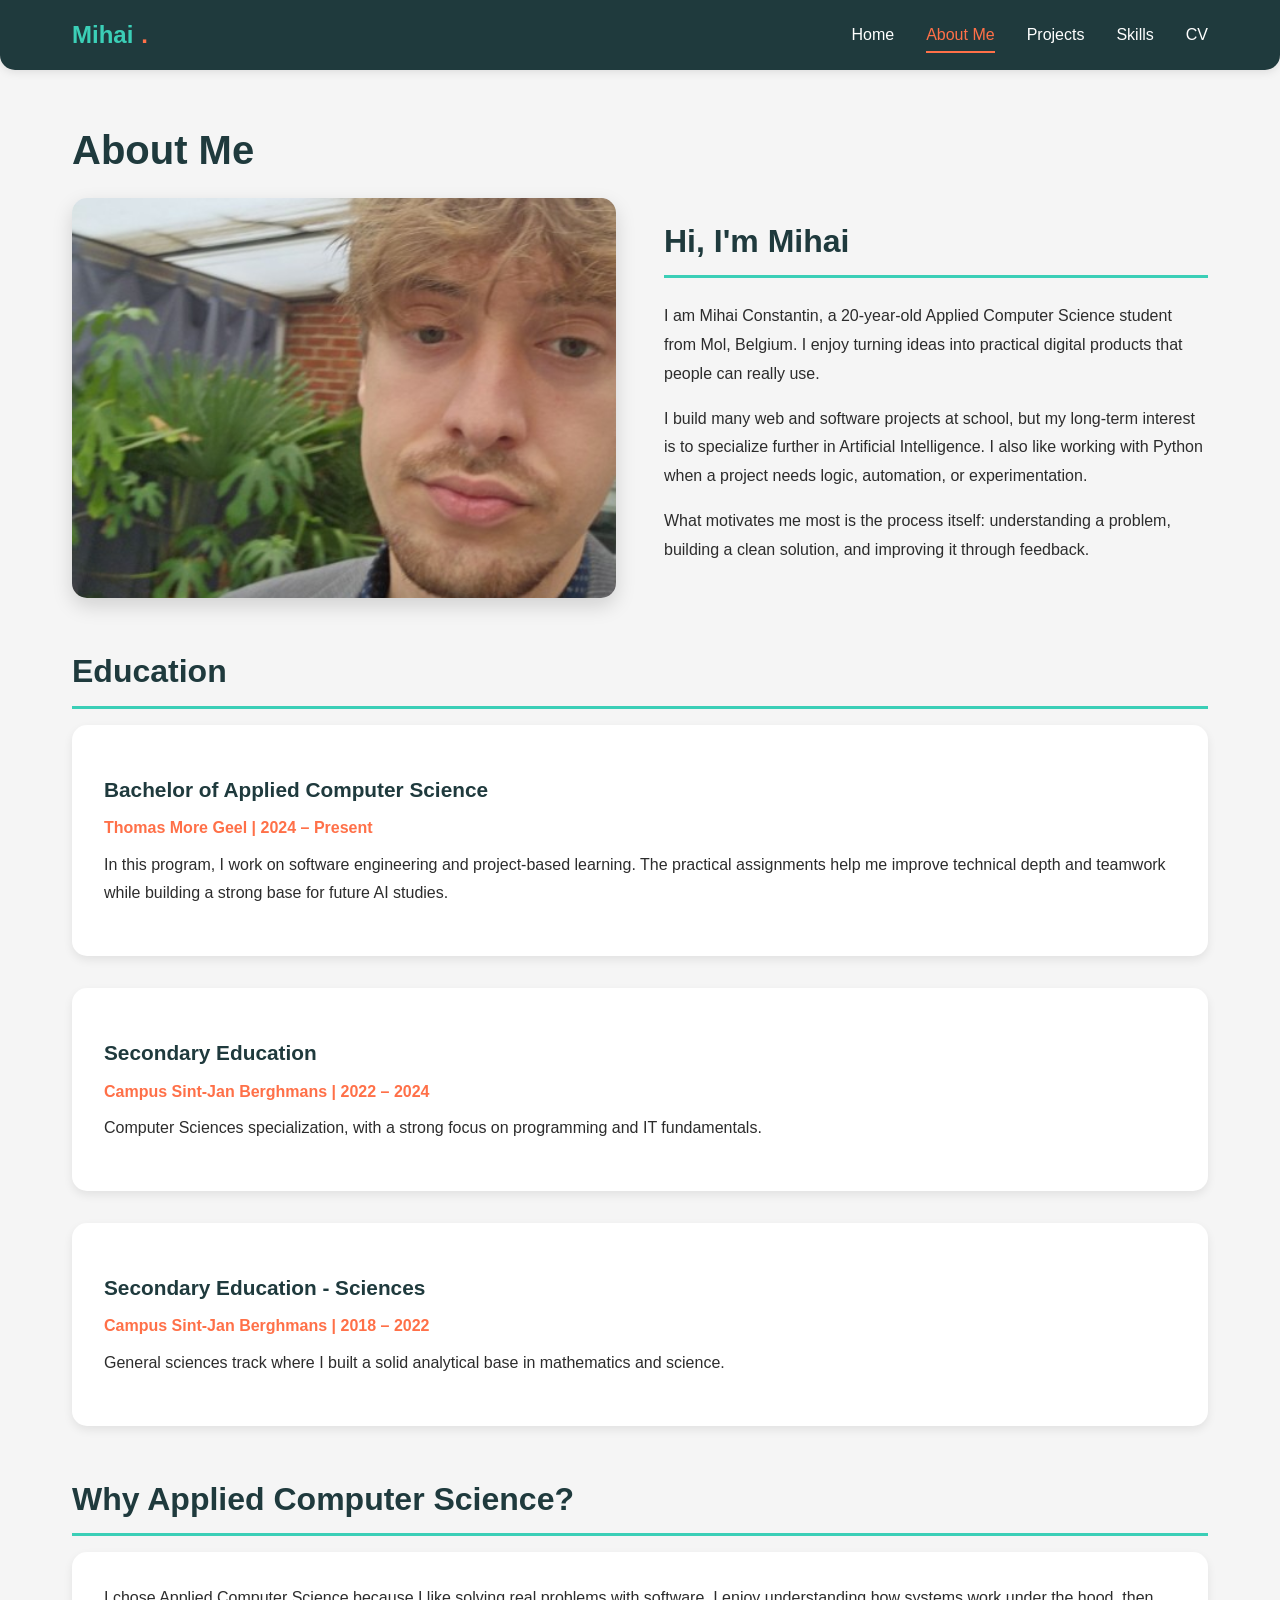
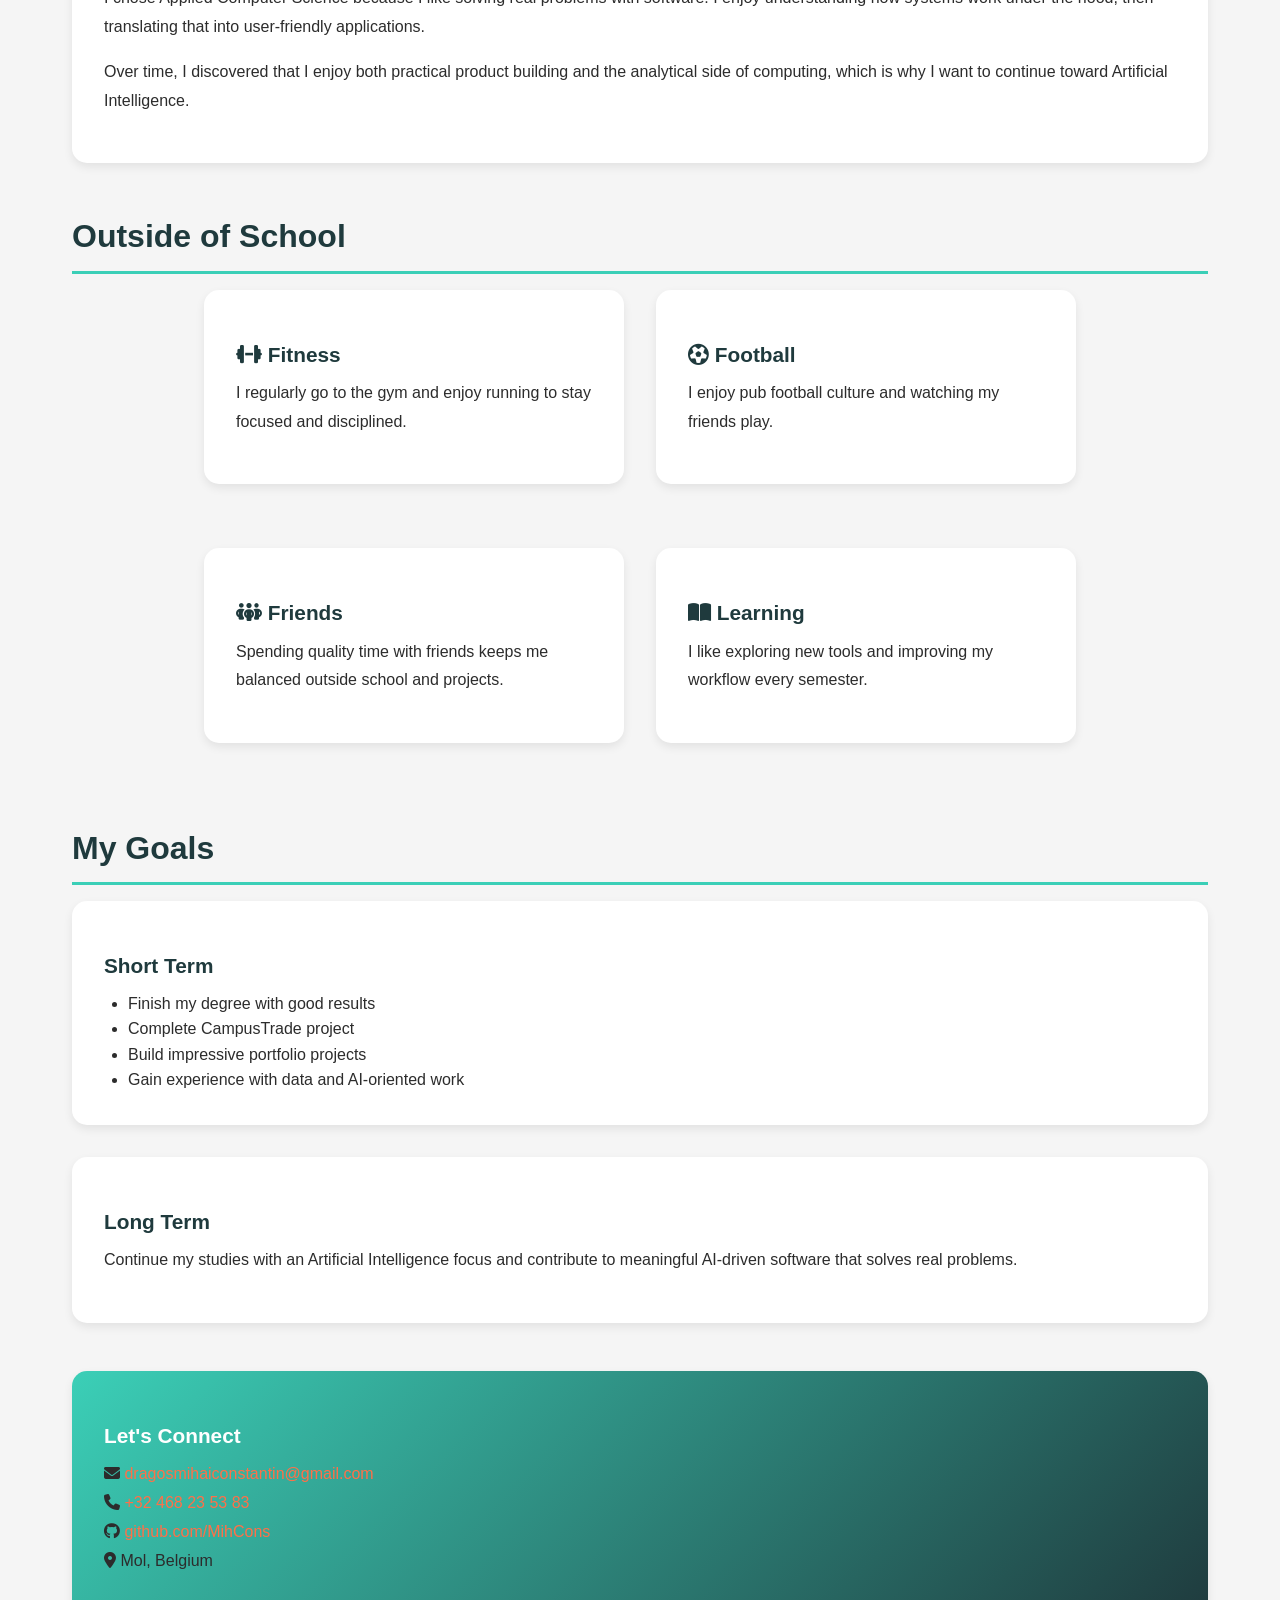
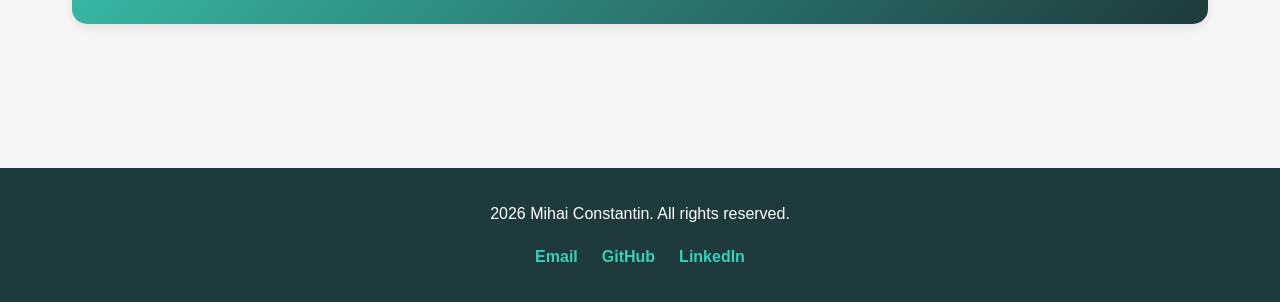
==== pages/about.html @ f77dc488 "Project" ====
<!DOCTYPE html>
<html lang="en">
<head>
  <meta charset="UTF-8">
  <meta name="viewport" content="width=device-width, initial-scale=1.0">
  <title>About Me - Mihai Constantin</title>
  <link rel="stylesheet" href="../assets/css/styles.css">
  <link rel="stylesheet" href="https://cdnjs.cloudflare.com/ajax/libs/font-awesome/6.5.2/css/all.min.css">
</head>
<body>
  <!-- Navigation -->
  <nav>
    <div class="container">
      <div class="logo">Mihai<span>.</span></div>
      <ul>
        <li><a href="../index.html">Home</a></li>
        <li><a href="./about.html" class="active">About Me</a></li>
        <li><a href="./projects.html">Projects</a></li>
        <li><a href="./skills.html">Skills</a></li>
        <li><a href="./cv.html">CV</a></li>
      </ul>
    </div>
  </nav>

  <!-- Main Content -->
  <main>
    <div class="container">
      <h1>About Me</h1>

      <section class="about-content">
        <div class="about-image">
          <img src="../assets/images/profile.jpg" alt="Portrait of Mihai Constantin" style="width: 100%; height: 400px; object-fit: cover;" />
        </div>
        <div class="about-text">
          <h2>Hi, I'm Mihai</h2>
          <p>
            I am Mihai Constantin, a 20-year-old Applied Computer Science student from Mol, Belgium. I enjoy turning ideas into practical digital products that people can really use.
          </p>
          <p>
            I build many web and software projects at school, but my long-term interest is to specialize further in Artificial Intelligence. I also like working with Python when a project needs logic, automation, or experimentation.
          </p>
          <p>
            What motivates me most is the process itself: understanding a problem, building a clean solution, and improving it through feedback.
          </p>
        </div>
      </section>

      <!-- Education Section -->
      <section>
        <h2>Education</h2>
        <div class="card">
          <h3>Bachelor of Applied Computer Science</h3>
          <p style="color: #ff7048; font-weight: 600; margin-bottom: 0.5rem;">Thomas More Geel | 2024 – Present</p>
          <p>
            In this program, I work on software engineering and project-based learning. The practical assignments help me improve technical depth and teamwork while building a strong base for future AI studies.
          </p>
        </div>

        <div class="card">
          <h3>Secondary Education</h3>
          <p style="color: #ff7048; font-weight: 600; margin-bottom: 0.5rem;">Campus Sint-Jan Berghmans | 2022 – 2024</p>
          <p>Computer Sciences specialization, with a strong focus on programming and IT fundamentals.</p>
        </div>

        <div class="card">
          <h3>Secondary Education - Sciences</h3>
          <p style="color: #ff7048; font-weight: 600; margin-bottom: 0.5rem;">Campus Sint-Jan Berghmans | 2018 – 2022</p>
          <p>
            General sciences track where I built a solid analytical base in mathematics and science.
          </p>
        </div>
      </section>

      <!-- Why I Chose This Path -->
      <section>
        <h2>Why Applied Computer Science?</h2>
        <div class="card">
          <p>
            I chose Applied Computer Science because I like solving real problems with software. I enjoy understanding how systems work under the hood, then translating that into user-friendly applications.
          </p>
          <p>
            Over time, I discovered that I enjoy both practical product building and the analytical side of computing, which is why I want to continue toward Artificial Intelligence.
          </p>
        </div>
      </section>

      <!-- Hobbies & Interests -->
      <section>
        <h2>Outside of School</h2>
        <div class="grid two-by-two-grid">
          <div class="card">
            <h3><i class="fa-solid fa-dumbbell"></i> Fitness</h3>
            <p>I regularly go to the gym and enjoy running to stay focused and disciplined.</p>
          </div>
          <div class="card">
            <h3><i class="fa-regular fa-futbol"></i> Football</h3>
            <p>I enjoy pub football culture and watching my friends play.</p>
          </div>
          <div class="card">
            <h3><i class="fa-solid fa-people-group"></i> Friends</h3>
            <p>Spending quality time with friends keeps me balanced outside school and projects.</p>
          </div>
          <div class="card">
            <h3><i class="fa-solid fa-book-open"></i> Learning</h3>
            <p>I like exploring new tools and improving my workflow every semester.</p>
          </div>
        </div>
      </section>

      <!-- Professional Ambitions -->
      <section>
        <h2>My Goals</h2>
        <div class="card">
          <h3>Short Term</h3>
          <ul style="margin-left: 1.5rem; color: var(--text-dark);">
            <li>Finish my degree with good results</li>
            <li>Complete CampusTrade project</li>
            <li>Build impressive portfolio projects</li>
            <li>Gain experience with data and AI-oriented work</li>
          </ul>
        </div>

        <div class="card">
          <h3>Long Term</h3>
          <p>
            Continue my studies with an Artificial Intelligence focus and contribute to meaningful AI-driven software that solves real problems.
          </p>
        </div>
      </section>

      <!-- Contact CTA -->
      <section>
        <div class="card" style="background: linear-gradient(135deg, #3bcfb7, #1f3a3d); color: white;">
          <h3 style="color: white; border-bottom-color: white;">Let's Connect</h3>
          <p>
            <i class="fa-solid fa-envelope"></i> <a href="mailto:dragosmihaiconstantin@gmail.com" style="color: #ff7048;">dragosmihaiconstantin@gmail.com</a><br/>
            <i class="fa-solid fa-phone"></i> <a href="tel:+32468235383" style="color: #ff7048;">+32 468 23 53 83</a><br/>
            <i class="fa-brands fa-github"></i> <a href="https://github.com/MihCons" target="_blank" style="color: #ff7048;">github.com/MihCons</a><br/>
            <i class="fa-solid fa-location-dot"></i> Mol, Belgium
          </p>
        </div>
      </section>
    </div>
  </main>

  <!-- Footer -->
  <footer>
    <p>2026 Mihai Constantin. All rights reserved.</p>
    <div class="social-links">
      <a href="mailto:dragosmihaiconstantin@gmail.com">Email</a>
      <a href="https://github.com/MihCons" target="_blank">GitHub</a>
      <a href="https://www.linkedin.com/in/mihai-constantin/" target="_blank">LinkedIn</a>
    </div>
  </footer>

  <script src="../assets/js/main.js"></script>
</body>
</html>
---- assets/css/styles.css ----
/* Color Palette */
:root {
  --primary-teal: #3bcfb7;
  --accent-orange: #ff7048;
  --dark-navy: #1f3a3d;
  --light-bg: #f5f5f5;
  --white: #ffffff;
  --text-dark: #2c2c2c;
  --text-light: #666666;
  --border-light: #e0e0e0;
}

/* Reset & Base Styles */
* {
  margin: 0;
  padding: 0;
  box-sizing: border-box;
}

html {
  scroll-behavior: smooth;
}

body {
  font-family: 'Segoe UI', Tahoma, Geneva, Verdana, sans-serif;
  line-height: 1.6;
  color: var(--text-dark);
  background-color: var(--light-bg);
}

/* Typography */
h1 {
  font-size: 2.5rem;
  font-weight: 700;
  margin-bottom: 1rem;
  color: var(--dark-navy);
}

h2 {
  font-size: 2rem;
  font-weight: 700;
  margin-bottom: 1rem;
  color: var(--dark-navy);
  border-bottom: 3px solid var(--primary-teal);
  padding-bottom: 0.5rem;
}

h3 {
  font-size: 1.3rem;
  font-weight: 600;
  color: var(--dark-navy);
  margin-top: 1rem;
  margin-bottom: 0.5rem;
}

p {
  margin-bottom: 1rem;
  color: var(--text-dark);
  line-height: 1.8;
}

a {
  color: var(--primary-teal);
  text-decoration: none;
  transition: color 0.3s ease;
}

a:hover {
  color: var(--accent-orange);
  text-decoration: underline;
}

/* Navigation Bar */
nav {
  background-color: var(--dark-navy);
  padding: 1rem 0;
  position: sticky;
  top: 0;
  box-shadow: 0 2px 10px rgba(0, 0, 0, 0.1);
  z-index: 100;
  border-radius: 0 0 15px 15px;
}

nav .container {
  max-width: 1200px;
  margin: 0 auto;
  padding: 0 2rem;
  display: flex;
  justify-content: space-between;
  align-items: center;
}

.logo {
  font-size: 1.5rem;
  font-weight: 700;
  color: var(--primary-teal);
  display: flex;
  align-items: center;
  gap: 0.5rem;
}

.logo span {
  color: var(--accent-orange);
}

nav ul {
  list-style: none;
  display: flex;
  gap: 2rem;
  flex-wrap: wrap;
}

nav a {
  color: var(--white);
  font-weight: 500;
  transition: color 0.3s ease;
  padding: 0.5rem 0;
}

nav a:hover {
  color: var(--primary-teal);
  text-decoration: none;
}

nav a.active {
  color: var(--accent-orange);
  border-bottom: 2px solid var(--accent-orange);
}

/* Container */
.container {
  max-width: 1200px;
  margin: 0 auto;
  padding: 0 2rem;
}

/* Main Content */
main {
  min-height: calc(100vh - 200px);
  padding: 3rem 0;
}

/* Sections */
section {
  margin-bottom: 3rem;
}

/* Hero Section */
.hero {
  background: linear-gradient(135deg, var(--dark-navy) 0%, var(--primary-teal) 100%);
  color: var(--white);
  padding: 4rem 2rem;
  text-align: center;
  border-radius: 20px;
  margin-bottom: 3rem;
}

.hero-icon {
  font-size: 3rem;
  color: var(--accent-orange);
  margin-bottom: 1rem;
}

.hero h1 {
  color: var(--white);
  font-size: 3rem;
  margin-bottom: 1rem;
}

.hero p {
  color: var(--white);
  font-size: 1.1rem;
  max-width: 600px;
  margin: 0 auto;
}

.hero-subtitle {
  font-size: 1.2rem;
  color: var(--primary-teal);
  font-weight: 600;
}

/* Buttons */
.btn {
  display: inline-block;
  padding: 0.75rem 2rem;
  background-color: var(--primary-teal);
  color: var(--white);
  border: none;
  border-radius: 10px;
  font-size: 1rem;
  font-weight: 600;
  cursor: pointer;
  transition: all 0.3s ease;
  text-decoration: none;
  margin-top: 1rem;
}

.btn:hover {
  background-color: var(--accent-orange);
  transform: translateY(-2px);
  box-shadow: 0 5px 15px rgba(255, 112, 72, 0.3);
}

.btn-secondary {
  background-color: var(--accent-orange);
}

.btn-secondary:hover {
  background-color: var(--primary-teal);
}

/* Cards */
.card {
  background: var(--white);
  border-radius: 15px;
  padding: 2rem;
  box-shadow: 0 4px 10px rgba(0, 0, 0, 0.08);
  transition: all 0.3s ease;
  margin-bottom: 2rem;
}

.card:hover {
  box-shadow: 0 8px 20px rgba(0, 0, 0, 0.12);
  transform: translateY(-5px);
}

.card-title {
  color: var(--dark-navy);
  font-size: 1.5rem;
  font-weight: 600;
  margin-bottom: 0.5rem;
}

.card-meta {
  color: var(--accent-orange);
  font-size: 0.9rem;
  font-weight: 600;
  margin-bottom: 1rem;
}

.card-description {
  color: var(--text-light);
  margin-bottom: 1rem;
  line-height: 1.8;
}

/* Grid */
.grid {
  display: grid;
  grid-template-columns: repeat(auto-fit, minmax(300px, 1fr));
  gap: 2rem;
  margin-bottom: 3rem;
}

.two-by-two-grid {
  grid-template-columns: repeat(2, minmax(280px, 420px));
  justify-content: center;
}

/* About Section */
.about-content {
  display: grid;
  grid-template-columns: 1fr 1fr;
  gap: 3rem;
  align-items: center;
  margin-bottom: 3rem;
}

.about-image {
  border-radius: 15px;
  overflow: hidden;
  box-shadow: 0 8px 20px rgba(0, 0, 0, 0.15);
}

.about-image img {
  width: 100%;
  height: auto;
  display: block;
}

.about-text h2 {
  margin-bottom: 1.5rem;
}

/* Skills Section */
.skills-container {
  display: grid;
  grid-template-columns: repeat(auto-fit, minmax(250px, 1fr));
  gap: 2rem;
}

.skill-category {
  background: var(--white);
  padding: 2rem;
  border-radius: 15px;
  box-shadow: 0 4px 10px rgba(0, 0, 0, 0.08);
}

.skill-category h3 {
  color: var(--dark-navy);
  border-bottom: 3px solid var(--primary-teal);
  padding-bottom: 0.5rem;
  margin-bottom: 1.5rem;
}

.skill-item {
  display: flex;
  justify-content: space-between;
  align-items: center;
  margin-bottom: 1rem;
}

.skill-name {
  font-weight: 600;
  color: var(--text-dark);
}

.skill-bar {
  width: 100px;
  height: 8px;
  background-color: var(--border-light);
  border-radius: 10px;
  overflow: hidden;
}

.skill-progress {
  height: 100%;
  background: linear-gradient(90deg, var(--primary-teal), var(--accent-orange));
  border-radius: 10px;
}

/* Projects Section */
.project-grid {
  display: grid;
  grid-template-columns: repeat(auto-fit, minmax(300px, 1fr));
  gap: 2rem;
}

.project-card {
  background: var(--white);
  border-radius: 15px;
  overflow: hidden;
  box-shadow: 0 4px 10px rgba(0, 0, 0, 0.08);
  transition: all 0.3s ease;
  display: flex;
  flex-direction: column;
  margin-bottom: 2.5rem;
}

.project-card:last-child {
  margin-bottom: 0;
}

.project-split {
  display: grid;
  grid-template-columns: 1fr 1fr;
  gap: 2rem;
  align-items: stretch;
  height: auto;
}

.project-card:hover {
  box-shadow: 0 8px 20px rgba(0, 0, 0, 0.12);
  transform: translateY(-5px);
}

.project-image {
  width: 100%;
  height: 200px;
  background: linear-gradient(135deg, var(--dark-navy), var(--primary-teal));
  display: flex;
  align-items: center;
  justify-content: center;
  color: var(--white);
  font-size: 3rem;
  text-align: center;
  padding: 2rem;
}

.project-image img {
  width: 100%;
  height: 100%;
  object-fit: cover;
  border-radius: 10px;
}

.project-content {
  padding: 2rem;
  flex-grow: 1;
  display: flex;
  flex-direction: column;
}

.project-title {
  color: var(--dark-navy);
  font-size: 1.3rem;
  font-weight: 600;
  margin-bottom: 0.5rem;
}

.project-meta {
  color: var(--accent-orange);
  font-size: 0.9rem;
  margin-bottom: 1rem;
  font-weight: 600;
}

.project-description {
  color: var(--text-light);
  margin-bottom: 1rem;
  flex-grow: 1;
}

.project-tags {
  display: flex;
  flex-wrap: wrap;
  gap: 0.5rem;
  margin-bottom: 1rem;
}

.tag {
  background-color: var(--light-bg);
  color: var(--dark-navy);
  padding: 0.25rem 0.75rem;
  border-radius: 25px;
  font-size: 0.8rem;
  font-weight: 600;
  border: 1px solid var(--primary-teal);
}

.project-link {
  color: var(--primary-teal);
  font-weight: 600;
  display: inline-block;
  margin-top: auto;
}

/* CV Section */
.cv-container {
  background: var(--white);
  border-radius: 15px;
  padding: 3rem;
  box-shadow: 0 4px 10px rgba(0, 0, 0, 0.08);
}

.cv-section {
  margin-bottom: 2rem;
  padding-bottom: 2rem;
  border-bottom: 1px solid var(--border-light);
}

.cv-section:last-child {
  border-bottom: none;
}

.cv-entry {
  margin-bottom: 1.5rem;
}

.cv-entry-title {
  color: var(--dark-navy);
  font-weight: 700;
  font-size: 1.1rem;
}

.cv-entry-subtitle {
  color: var(--accent-orange);
  font-weight: 600;
  font-size: 0.95rem;
}

.cv-entry-date {
  color: var(--text-light);
  font-style: italic;
  font-size: 0.9rem;
}

.cv-entry-description {
  color: var(--text-dark);
  margin-top: 0.5rem;
  line-height: 1.6;
}

/* Footer */
footer {
  background-color: var(--dark-navy);
  color: var(--white);
  text-align: center;
  padding: 2rem;
  margin-top: 3rem;
}

footer p {
  color: var(--white);
  margin-bottom: 0.5rem;
}

.social-links {
  display: flex;
  justify-content: center;
  gap: 1.5rem;
  margin-top: 1rem;
  flex-wrap: wrap;
}

.social-links a {
  color: var(--primary-teal);
  font-weight: 600;
}

.social-links a:hover {
  color: var(--accent-orange);
}

/* Responsive Design */
@media (max-width: 768px) {
  h1 {
    font-size: 2rem;
  }

  h2 {
    font-size: 1.5rem;
  }

  .hero h1 {
    font-size: 2rem;
  }

  nav ul {
    gap: 1rem;
  }

  .about-content {
    grid-template-columns: 1fr;
  }

  .project-grid {
    grid-template-columns: 1fr;
  }

  .project-split {
    grid-template-columns: 1fr;
  }

  .skills-container {
    grid-template-columns: 1fr;
  }

  .two-by-two-grid {
    grid-template-columns: 1fr;
    max-width: 520px;
    margin-left: auto;
    margin-right: auto;
  }

  .cv-container {
    padding: 1.5rem;
  }

  main {
    padding: 2rem 0;
  }

  .container {
    padding: 0 1rem;
  }

  nav .container {
    padding: 0 1rem;
  }
}

@media (max-width: 480px) {
  h1 {
    font-size: 1.5rem;
  }

  h2 {
    font-size: 1.2rem;
  }

  .hero h1 {
    font-size: 1.5rem;
  }

  nav ul {
    gap: 0.5rem;
    font-size: 0.9rem;
  }

  .btn {
    width: 100%;
    text-align: center;
  }

  .grid {
    grid-template-columns: 1fr;
  }

  .hero-icon {
    font-size: 2.4rem;
  }

  .skill-bar {
    width: 80px;
  }
}
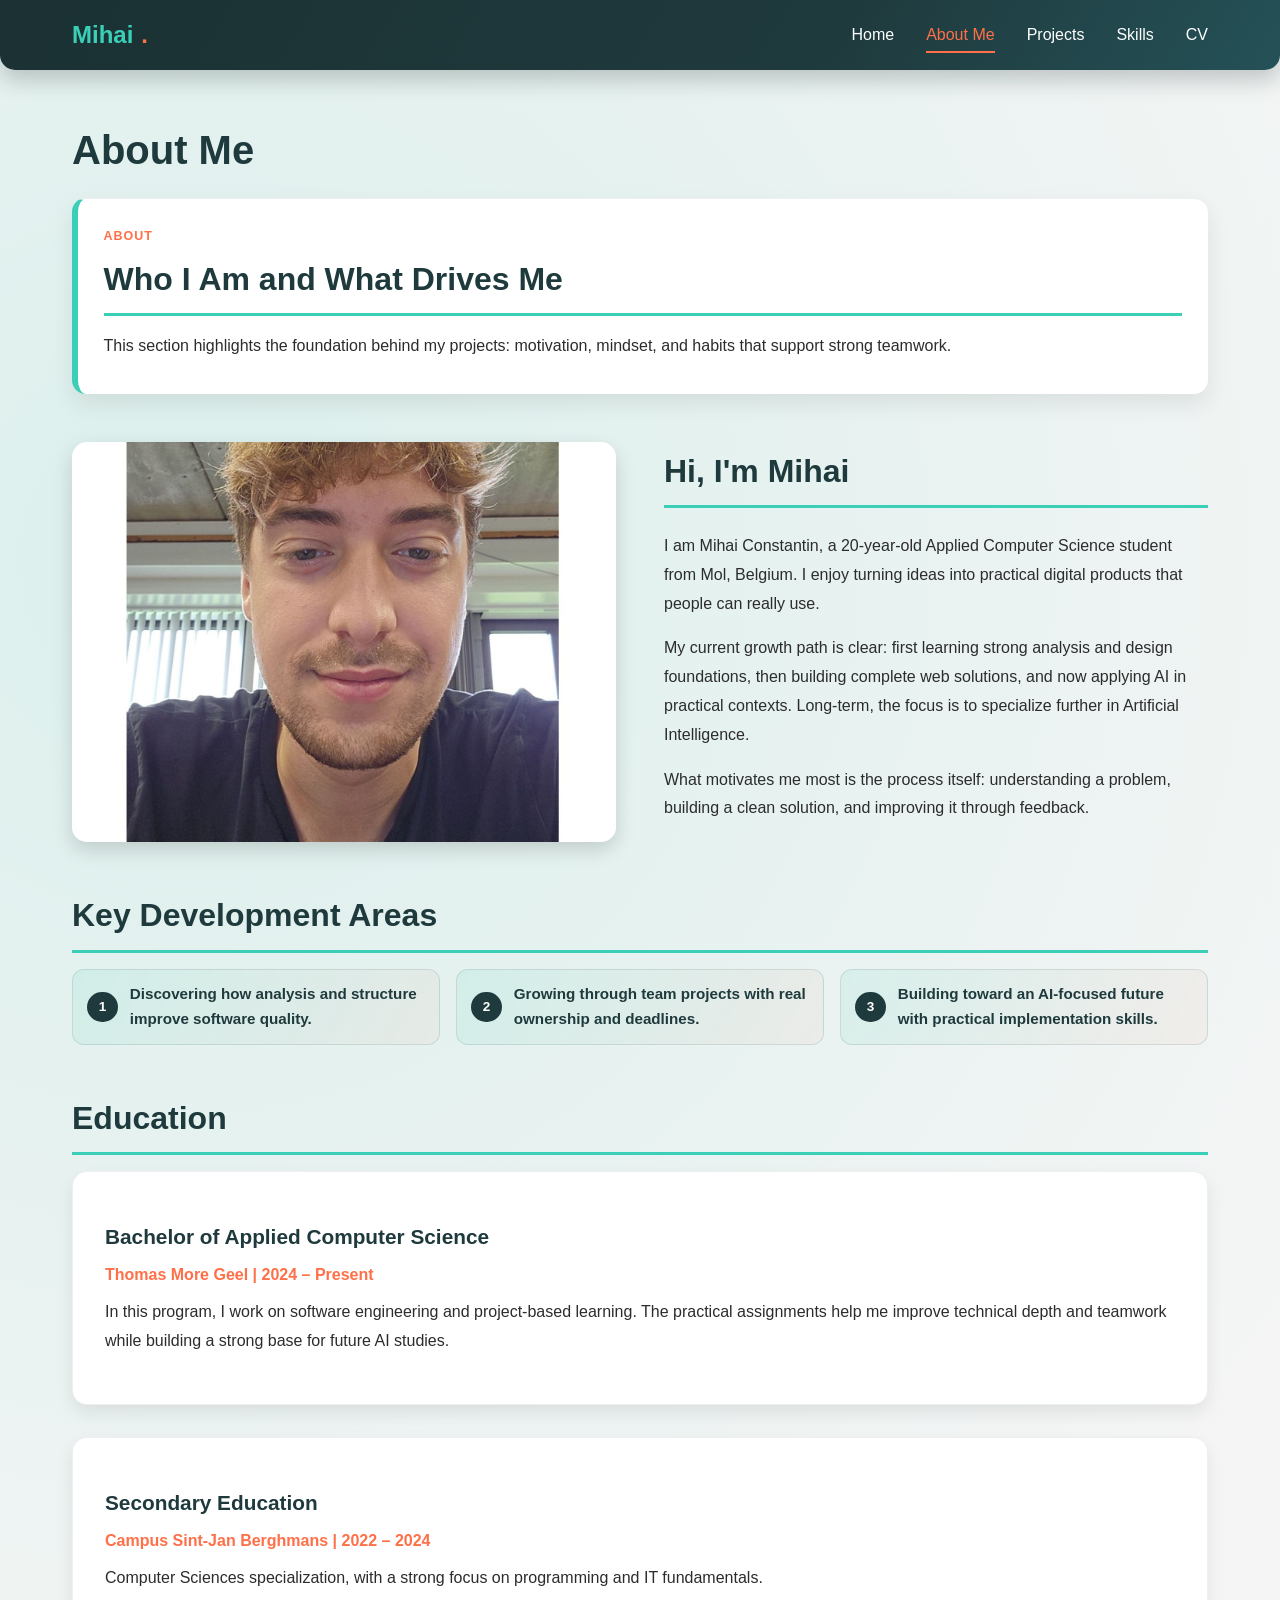
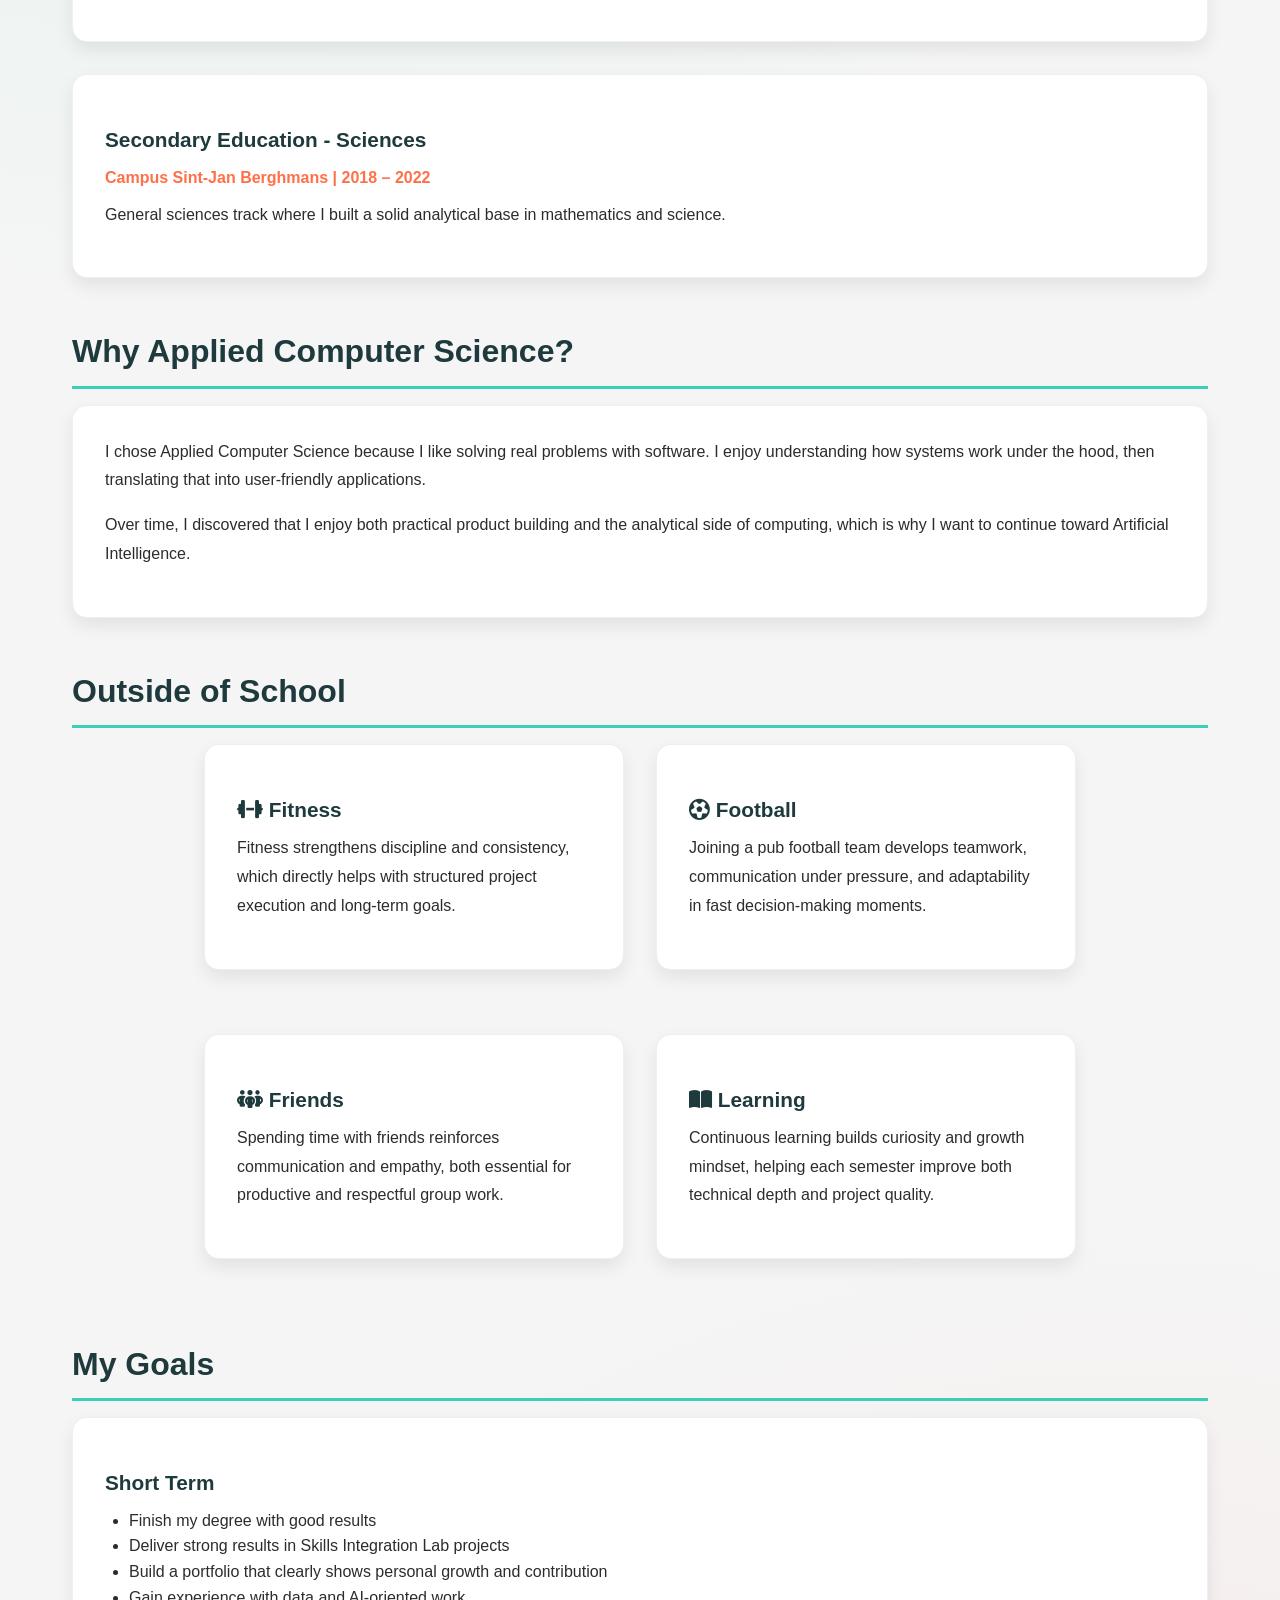
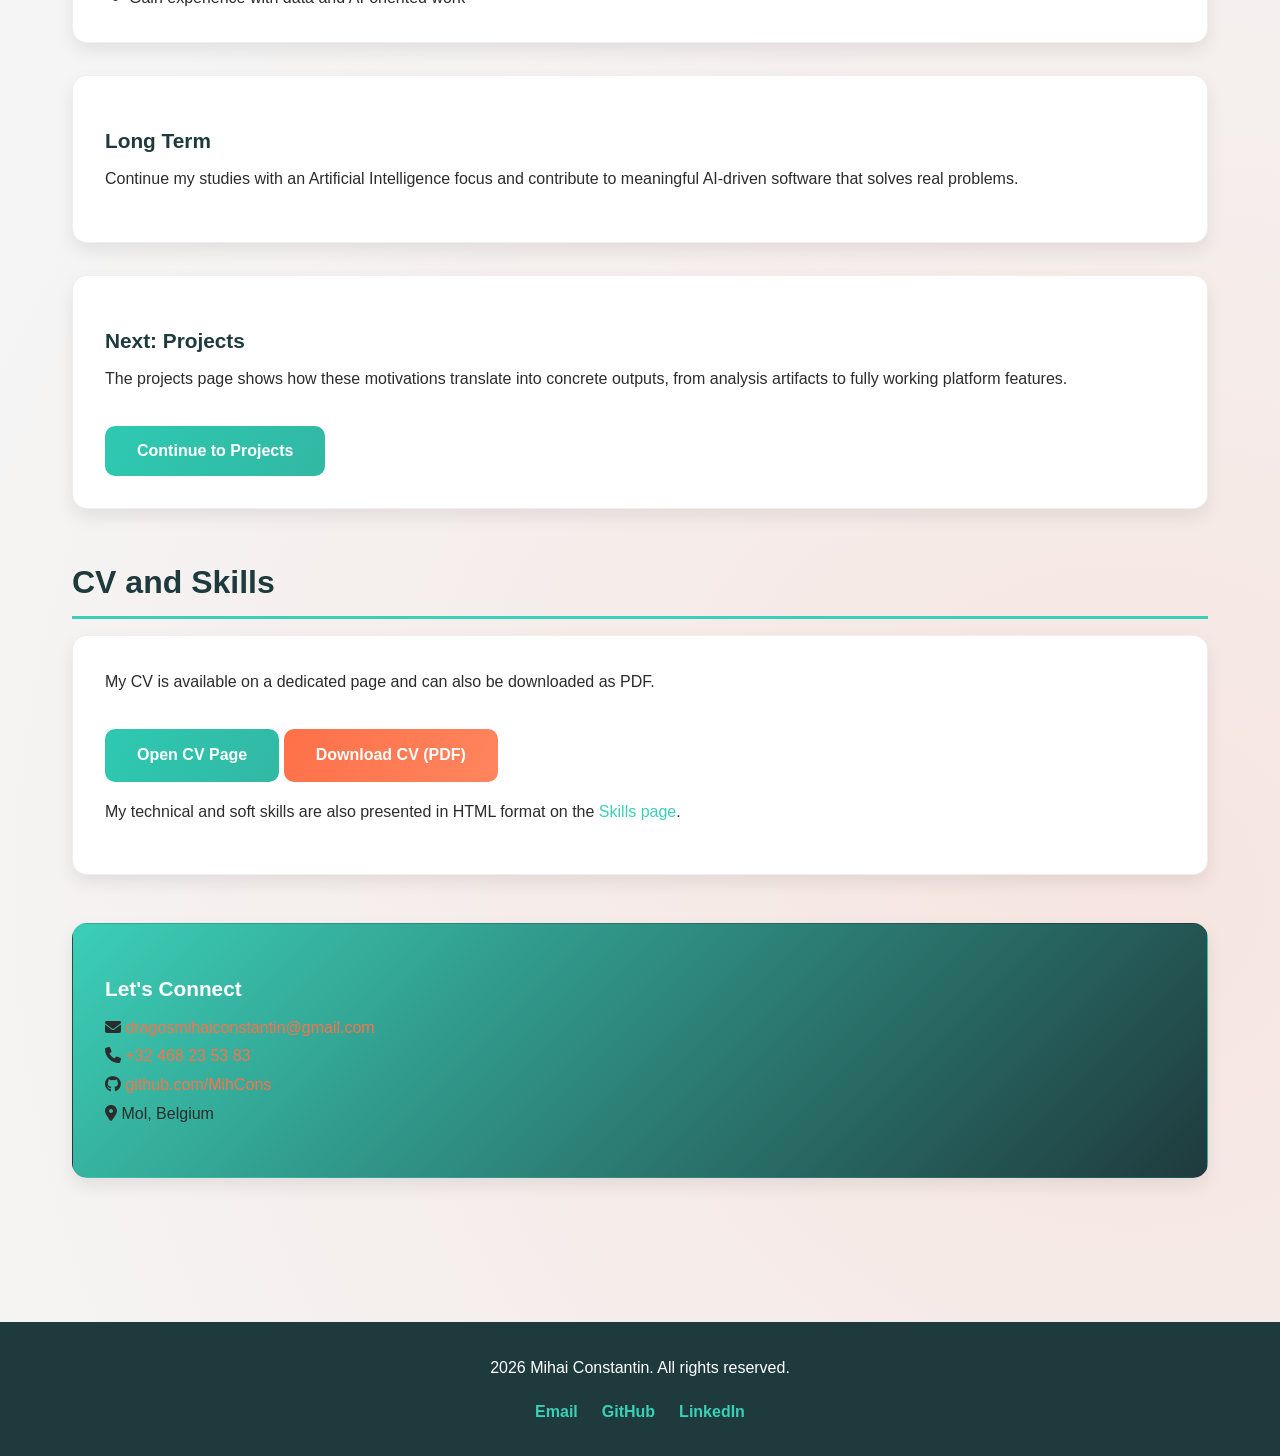
==== commit 350e7b22: "Final Portfolio" ====
--- a/pages/about.html
+++ b/pages/about.html
@@ -27,6 +27,14 @@
     <div class="container">
       <h1>About Me</h1>
 
+      <section class="story-banner">
+        <p class="chapter-kicker">About</p>
+        <h2>Who I Am and What Drives Me</h2>
+        <p>
+          This section highlights the foundation behind my projects: motivation, mindset, and habits that support strong teamwork.
+        </p>
+      </section>
+
       <section class="about-content">
         <div class="about-image">
           <img src="../assets/images/profile.jpg" alt="Portrait of Mihai Constantin" style="width: 100%; height: 400px; object-fit: cover;" />
@@ -37,11 +45,29 @@
             I am Mihai Constantin, a 20-year-old Applied Computer Science student from Mol, Belgium. I enjoy turning ideas into practical digital products that people can really use.
           </p>
           <p>
-            I build many web and software projects at school, but my long-term interest is to specialize further in Artificial Intelligence. I also like working with Python when a project needs logic, automation, or experimentation.
+            My current growth path is clear: first learning strong analysis and design foundations, then building complete web solutions, and now applying AI in practical contexts. Long-term, the focus is to specialize further in Artificial Intelligence.
           </p>
           <p>
             What motivates me most is the process itself: understanding a problem, building a clean solution, and improving it through feedback.
           </p>
+        </div>
+      </section>
+
+      <section>
+        <h2>Key Development Areas</h2>
+        <div class="story-map">
+          <div class="story-step static-step">
+            <span class="story-step-number">1</span>
+            <span class="story-step-text">Discovering how analysis and structure improve software quality.</span>
+          </div>
+          <div class="story-step static-step">
+            <span class="story-step-number">2</span>
+            <span class="story-step-text">Growing through team projects with real ownership and deadlines.</span>
+          </div>
+          <div class="story-step static-step">
+            <span class="story-step-number">3</span>
+            <span class="story-step-text">Building toward an AI-focused future with practical implementation skills.</span>
+          </div>
         </div>
       </section>
 
@@ -90,19 +116,19 @@
         <div class="grid two-by-two-grid">
           <div class="card">
             <h3><i class="fa-solid fa-dumbbell"></i> Fitness</h3>
-            <p>I regularly go to the gym and enjoy running to stay focused and disciplined.</p>
+            <p>Fitness strengthens discipline and consistency, which directly helps with structured project execution and long-term goals.</p>
           </div>
           <div class="card">
             <h3><i class="fa-regular fa-futbol"></i> Football</h3>
-            <p>I enjoy pub football culture and watching my friends play.</p>
+            <p>Joining a pub football team develops teamwork, communication under pressure, and adaptability in fast decision-making moments.</p>
           </div>
           <div class="card">
             <h3><i class="fa-solid fa-people-group"></i> Friends</h3>
-            <p>Spending quality time with friends keeps me balanced outside school and projects.</p>
+            <p>Spending time with friends reinforces communication and empathy, both essential for productive and respectful group work.</p>
           </div>
           <div class="card">
             <h3><i class="fa-solid fa-book-open"></i> Learning</h3>
-            <p>I like exploring new tools and improving my workflow every semester.</p>
+            <p>Continuous learning builds curiosity and growth mindset, helping each semester improve both technical depth and project quality.</p>
           </div>
         </div>
       </section>
@@ -114,8 +140,8 @@
           <h3>Short Term</h3>
           <ul style="margin-left: 1.5rem; color: var(--text-dark);">
             <li>Finish my degree with good results</li>
-            <li>Complete CampusTrade project</li>
-            <li>Build impressive portfolio projects</li>
+            <li>Deliver strong results in Skills Integration Lab projects</li>
+            <li>Build a portfolio that clearly shows personal growth and contribution</li>
             <li>Gain experience with data and AI-oriented work</li>
           </ul>
         </div>
@@ -124,6 +150,29 @@
           <h3>Long Term</h3>
           <p>
             Continue my studies with an Artificial Intelligence focus and contribute to meaningful AI-driven software that solves real problems.
+          </p>
+        </div>
+        <div class="card">
+          <h3>Next: Projects</h3>
+          <p>
+            The projects page shows how these motivations translate into concrete outputs, from analysis artifacts to fully working platform features.
+          </p>
+          <a href="./projects.html" class="btn">Continue to Projects</a>
+        </div>
+      </section>
+
+      <section>
+        <h2>CV and Skills</h2>
+        <div class="card">
+          <p>
+            My CV is available on a dedicated page and can also be downloaded as PDF.
+          </p>
+          <p>
+            <a href="./cv.html" class="btn">Open CV Page</a>
+            <a href="../cv/CV_MihaiConstantin.pdf" class="btn btn-secondary" download>Download CV (PDF)</a>
+          </p>
+          <p>
+            My technical and soft skills are also presented in HTML format on the <a href="./skills.html">Skills page</a>.
           </p>
         </div>
       </section>
--- a/assets/css/styles.css
+++ b/assets/css/styles.css
@@ -26,6 +26,9 @@
   line-height: 1.6;
   color: var(--text-dark);
   background-color: var(--light-bg);
+  background-image:
+    radial-gradient(circle at 15% 12%, rgba(59, 207, 183, 0.14) 0, transparent 32%),
+    radial-gradient(circle at 88% 88%, rgba(255, 112, 72, 0.12) 0, transparent 30%);
 }
 
 /* Typography */
@@ -65,20 +68,25 @@
   transition: color 0.3s ease;
 }
 
-a:hover {
+a:not(.btn):hover {
   color: var(--accent-orange);
   text-decoration: underline;
+}
+
+.btn:hover {
+  color: var(--white);
 }
 
 /* Navigation Bar */
 nav {
-  background-color: var(--dark-navy);
+  background: linear-gradient(120deg, #1b3133 0%, #1f3a3d 65%, #245157 100%);
   padding: 1rem 0;
   position: sticky;
   top: 0;
-  box-shadow: 0 2px 10px rgba(0, 0, 0, 0.1);
+  box-shadow: 0 10px 22px rgba(20, 31, 32, 0.22);
   z-index: 100;
   border-radius: 0 0 15px 15px;
+  backdrop-filter: blur(6px);
 }
 
 nav .container {
@@ -145,14 +153,80 @@
   margin-bottom: 3rem;
 }
 
+.chapter-kicker {
+  text-transform: uppercase;
+  letter-spacing: 0.08em;
+  font-size: 0.78rem;
+  font-weight: 700;
+  color: var(--accent-orange);
+  margin-bottom: 0.4rem;
+}
+
+.story-banner {
+  background: var(--white);
+  border-left: 6px solid var(--primary-teal);
+  border-radius: 14px;
+  padding: 1.6rem 1.6rem 1.1rem;
+  box-shadow: 0 10px 22px rgba(0, 0, 0, 0.08);
+  border-top: 1px solid rgba(31, 58, 61, 0.08);
+}
+
+.story-map {
+  display: grid;
+  grid-template-columns: repeat(auto-fit, minmax(220px, 1fr));
+  gap: 1rem;
+  margin-top: 1rem;
+}
+
+.story-step {
+  display: flex;
+  align-items: center;
+  gap: 0.75rem;
+  background: linear-gradient(120deg, rgba(59, 207, 183, 0.1), rgba(255, 112, 72, 0.05));
+  border: 1px solid rgba(31, 58, 61, 0.12);
+  border-radius: 12px;
+  padding: 0.8rem 0.9rem;
+  color: var(--dark-navy);
+  font-weight: 600;
+}
+
+.story-step:hover {
+  text-decoration: none;
+  background: rgba(255, 112, 72, 0.1);
+  border-color: rgba(255, 112, 72, 0.4);
+}
+
+.static-step:hover {
+  background: rgba(59, 207, 183, 0.08);
+  border-color: rgba(31, 58, 61, 0.12);
+}
+
+.story-step-number {
+  width: 1.9rem;
+  height: 1.9rem;
+  border-radius: 50%;
+  display: inline-flex;
+  align-items: center;
+  justify-content: center;
+  background: var(--dark-navy);
+  color: var(--white);
+  font-size: 0.85rem;
+  flex-shrink: 0;
+}
+
+.story-step-text {
+  font-size: 0.95rem;
+}
+
 /* Hero Section */
 .hero {
   background: linear-gradient(135deg, var(--dark-navy) 0%, var(--primary-teal) 100%);
   color: var(--white);
-  padding: 4rem 2rem;
+  padding: 4.2rem 2rem;
   text-align: center;
   border-radius: 20px;
   margin-bottom: 3rem;
+  box-shadow: 0 16px 34px rgba(21, 45, 48, 0.28);
 }
 
 .hero-icon {
@@ -184,7 +258,7 @@
 .btn {
   display: inline-block;
   padding: 0.75rem 2rem;
-  background-color: var(--primary-teal);
+  background: linear-gradient(120deg, #2ec9b1, #32b8a3);
   color: var(--white);
   border: none;
   border-radius: 10px;
@@ -197,17 +271,17 @@
 }
 
 .btn:hover {
-  background-color: var(--accent-orange);
+  background: linear-gradient(120deg, #ff7048, #ff8a4f);
   transform: translateY(-2px);
   box-shadow: 0 5px 15px rgba(255, 112, 72, 0.3);
 }
 
 .btn-secondary {
-  background-color: var(--accent-orange);
+  background: linear-gradient(120deg, #ff7048, #ff855e);
 }
 
 .btn-secondary:hover {
-  background-color: var(--primary-teal);
+  background: linear-gradient(120deg, #34c3ad, #24a995);
 }
 
 /* Cards */
@@ -215,14 +289,16 @@
   background: var(--white);
   border-radius: 15px;
   padding: 2rem;
-  box-shadow: 0 4px 10px rgba(0, 0, 0, 0.08);
+  box-shadow: 0 8px 18px rgba(0, 0, 0, 0.08);
+  border: 1px solid rgba(31, 58, 61, 0.08);
   transition: all 0.3s ease;
   margin-bottom: 2rem;
 }
 
 .card:hover {
-  box-shadow: 0 8px 20px rgba(0, 0, 0, 0.12);
-  transform: translateY(-5px);
+  box-shadow: 0 14px 28px rgba(0, 0, 0, 0.14);
+  transform: translateY(-6px);
+  border-color: rgba(59, 207, 183, 0.4);
 }
 
 .card-title {
@@ -341,7 +417,8 @@
   background: var(--white);
   border-radius: 15px;
   overflow: hidden;
-  box-shadow: 0 4px 10px rgba(0, 0, 0, 0.08);
+  box-shadow: 0 8px 18px rgba(0, 0, 0, 0.08);
+  border: 1px solid rgba(31, 58, 61, 0.08);
   transition: all 0.3s ease;
   display: flex;
   flex-direction: column;
@@ -361,8 +438,9 @@
 }
 
 .project-card:hover {
-  box-shadow: 0 8px 20px rgba(0, 0, 0, 0.12);
-  transform: translateY(-5px);
+  box-shadow: 0 14px 28px rgba(0, 0, 0, 0.14);
+  transform: translateY(-6px);
+  border-color: rgba(59, 207, 183, 0.42);
 }
 
 .project-image {
@@ -441,7 +519,8 @@
   background: var(--white);
   border-radius: 15px;
   padding: 3rem;
-  box-shadow: 0 4px 10px rgba(0, 0, 0, 0.08);
+  box-shadow: 0 8px 18px rgba(0, 0, 0, 0.08);
+  border: 1px solid rgba(31, 58, 61, 0.08);
 }
 
 .cv-section {
@@ -558,6 +637,14 @@
     padding: 1.5rem;
   }
 
+  .story-banner {
+    padding: 1.2rem 1rem 0.85rem;
+  }
+
+  .story-step {
+    align-items: flex-start;
+  }
+
   main {
     padding: 2rem 0;
   }
@@ -605,4 +692,8 @@
   .skill-bar {
     width: 80px;
   }
-}
+
+  .story-step {
+    padding: 0.75rem;
+  }
+}
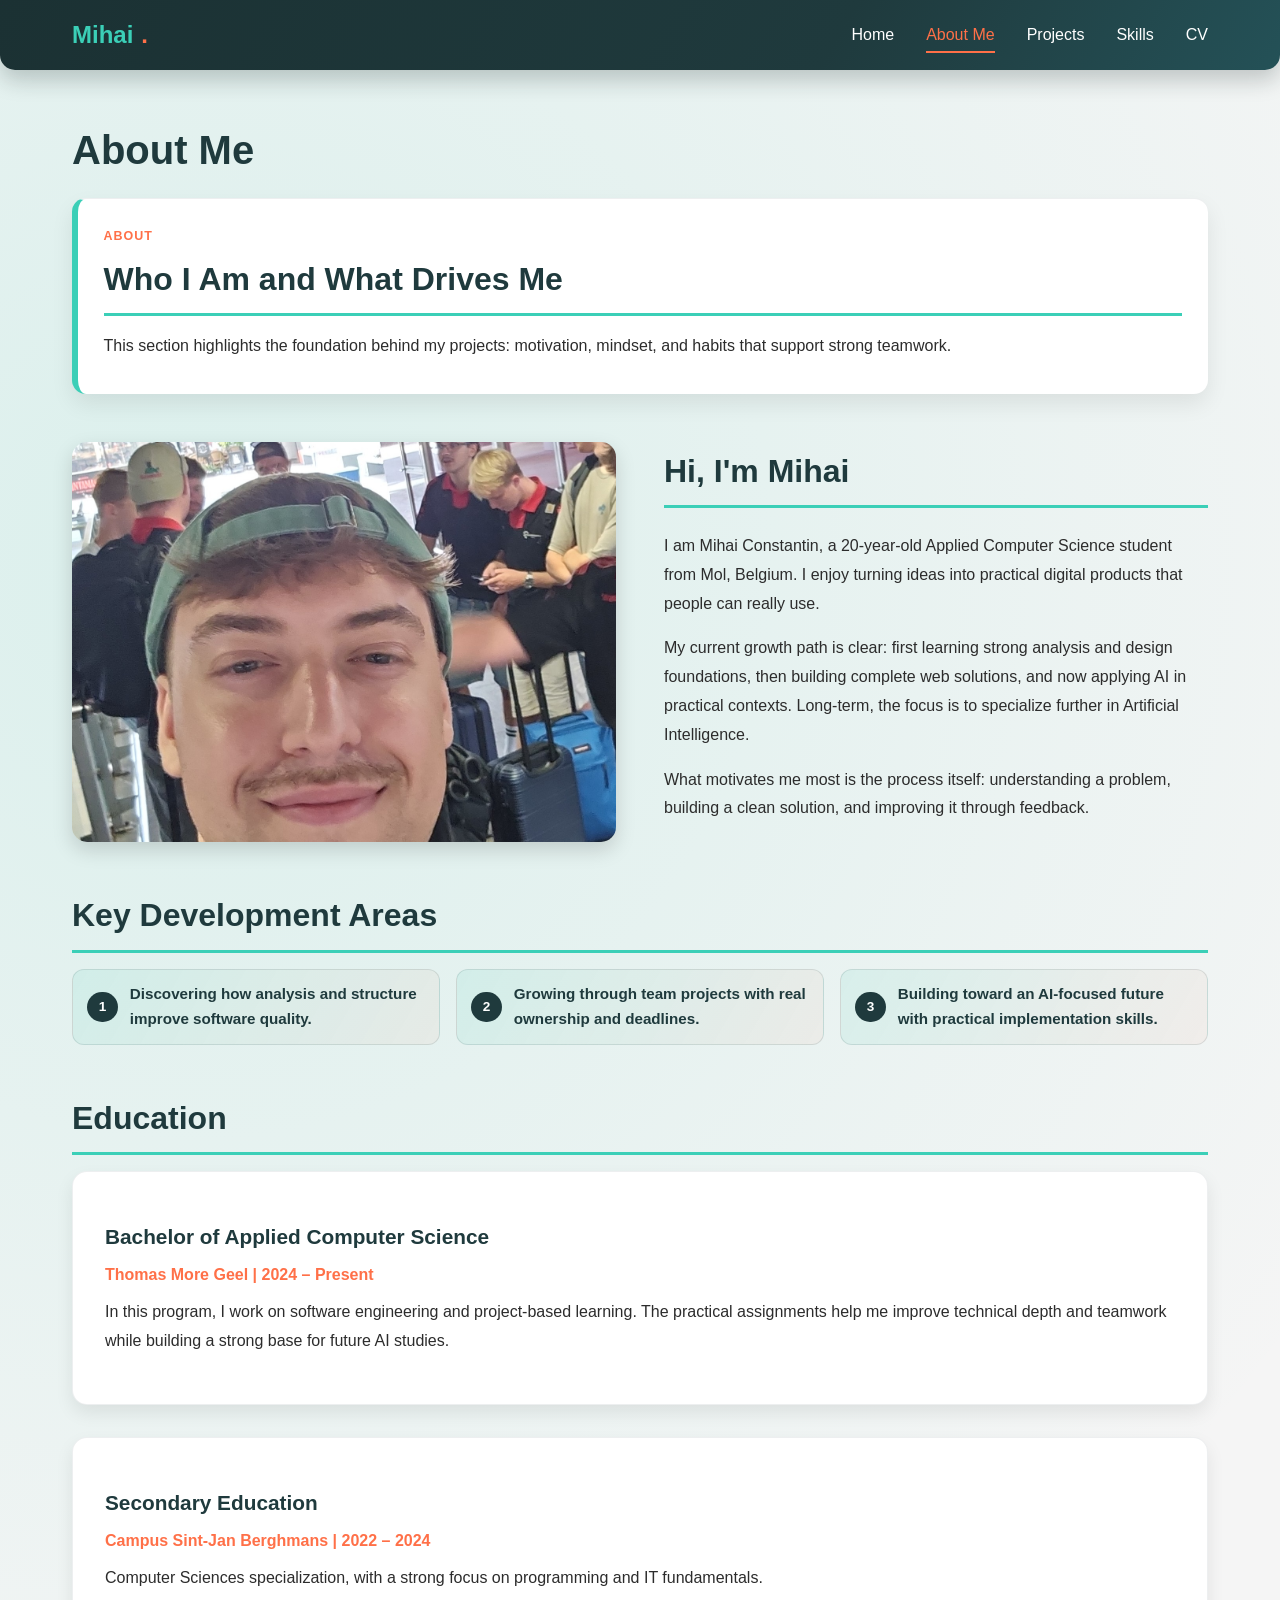
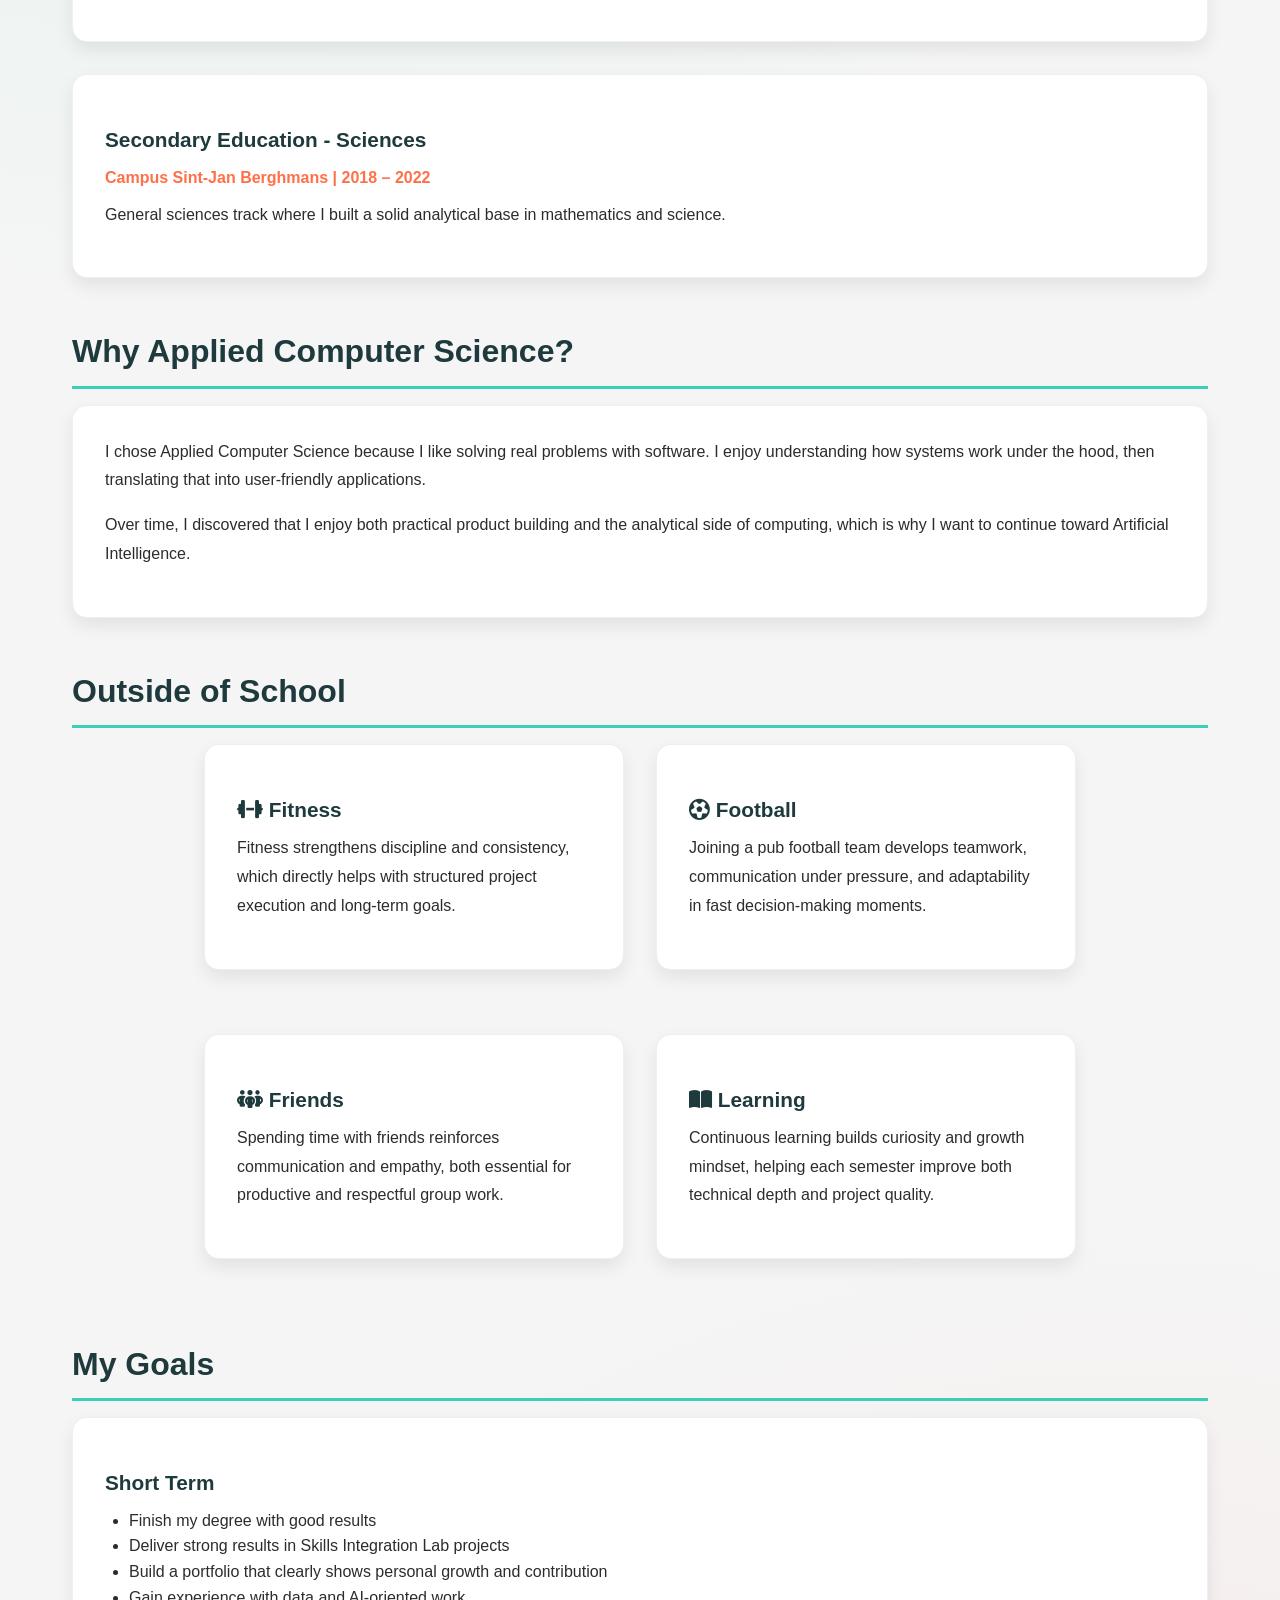
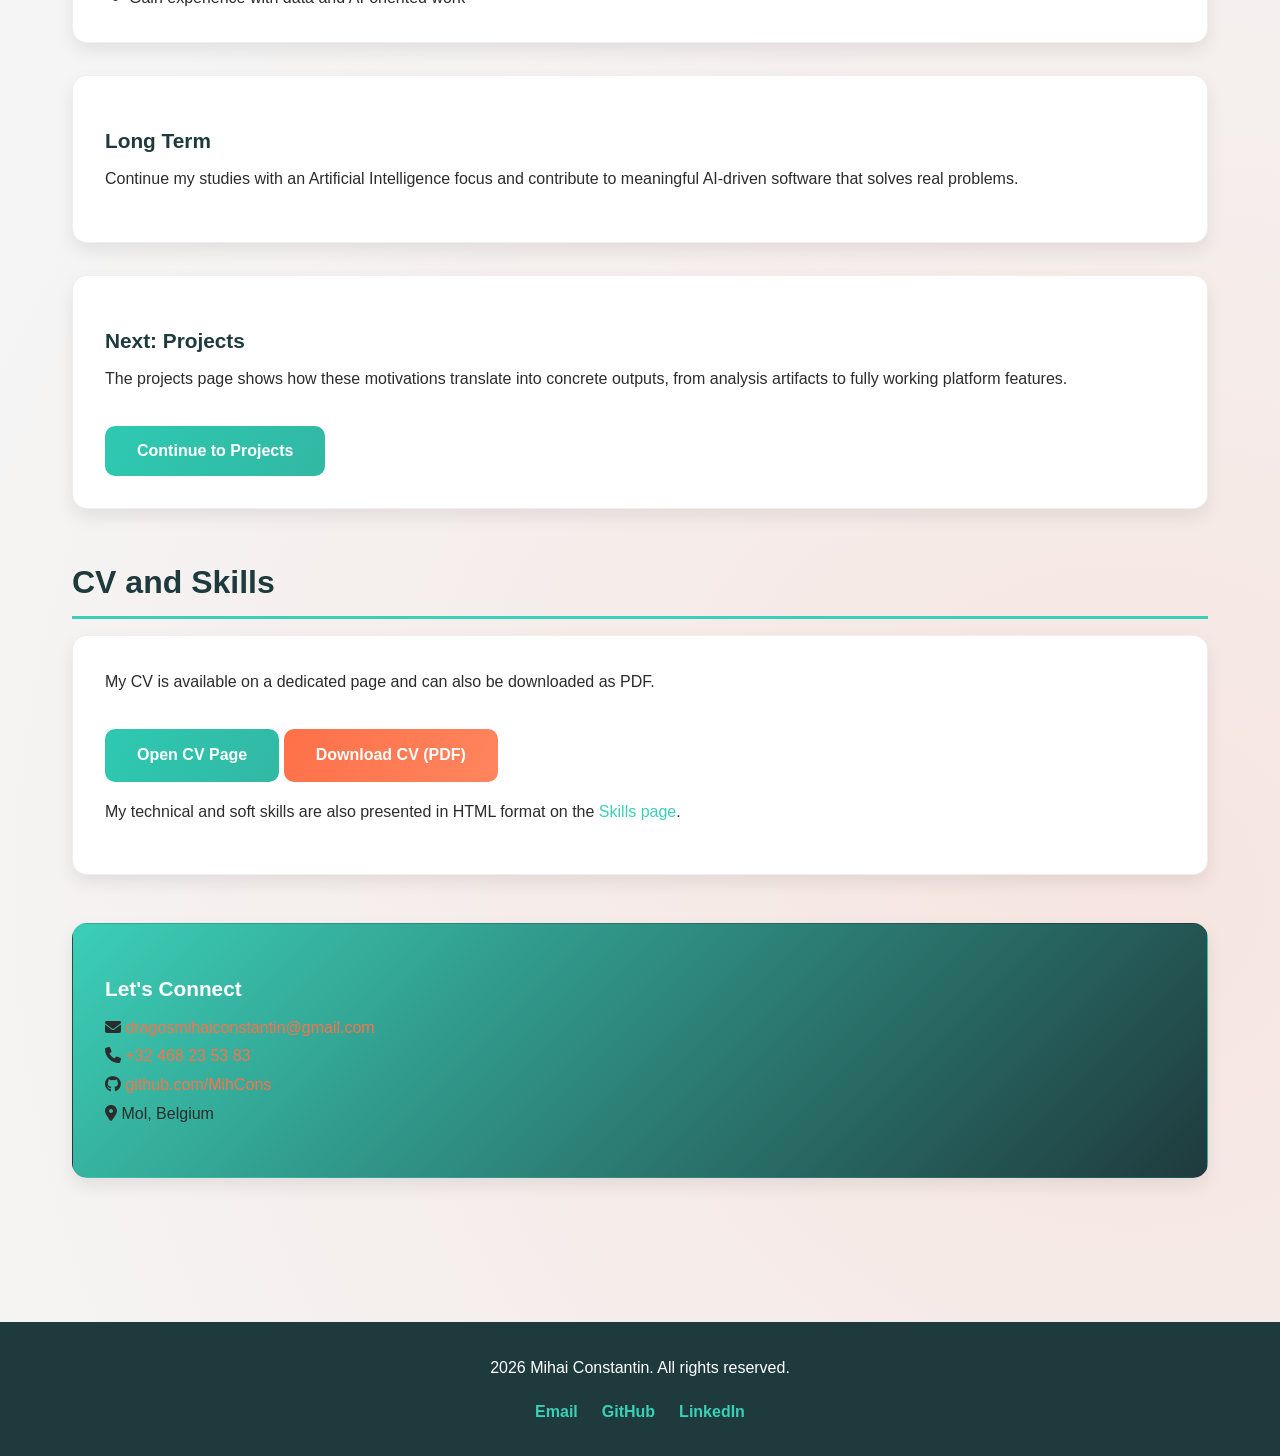
==== commit 6a2c1f7e: "Center profile image crop on face Co-authored-by: MihCons <181713551+MihCons@users.noreply.github.co" ====
--- a/pages/about.html
+++ b/pages/about.html
@@ -37,7 +37,7 @@
 
       <section class="about-content">
         <div class="about-image">
-          <img src="../assets/images/profile.jpg" alt="Portrait of Mihai Constantin" style="width: 100%; height: 400px; object-fit: cover;" />
+          <img src="../assets/images/profile.jpg" alt="Portrait of Mihai Constantin" style="width: 100%; height: 400px; object-fit: cover; object-position: center top;" />
         </div>
         <div class="about-text">
           <h2>Hi, I'm Mihai</h2>
--- a/assets/css/styles.css
+++ b/assets/css/styles.css
@@ -86,7 +86,6 @@
   box-shadow: 0 10px 22px rgba(20, 31, 32, 0.22);
   z-index: 100;
   border-radius: 0 0 15px 15px;
-  backdrop-filter: blur(6px);
 }
 
 nav .container {
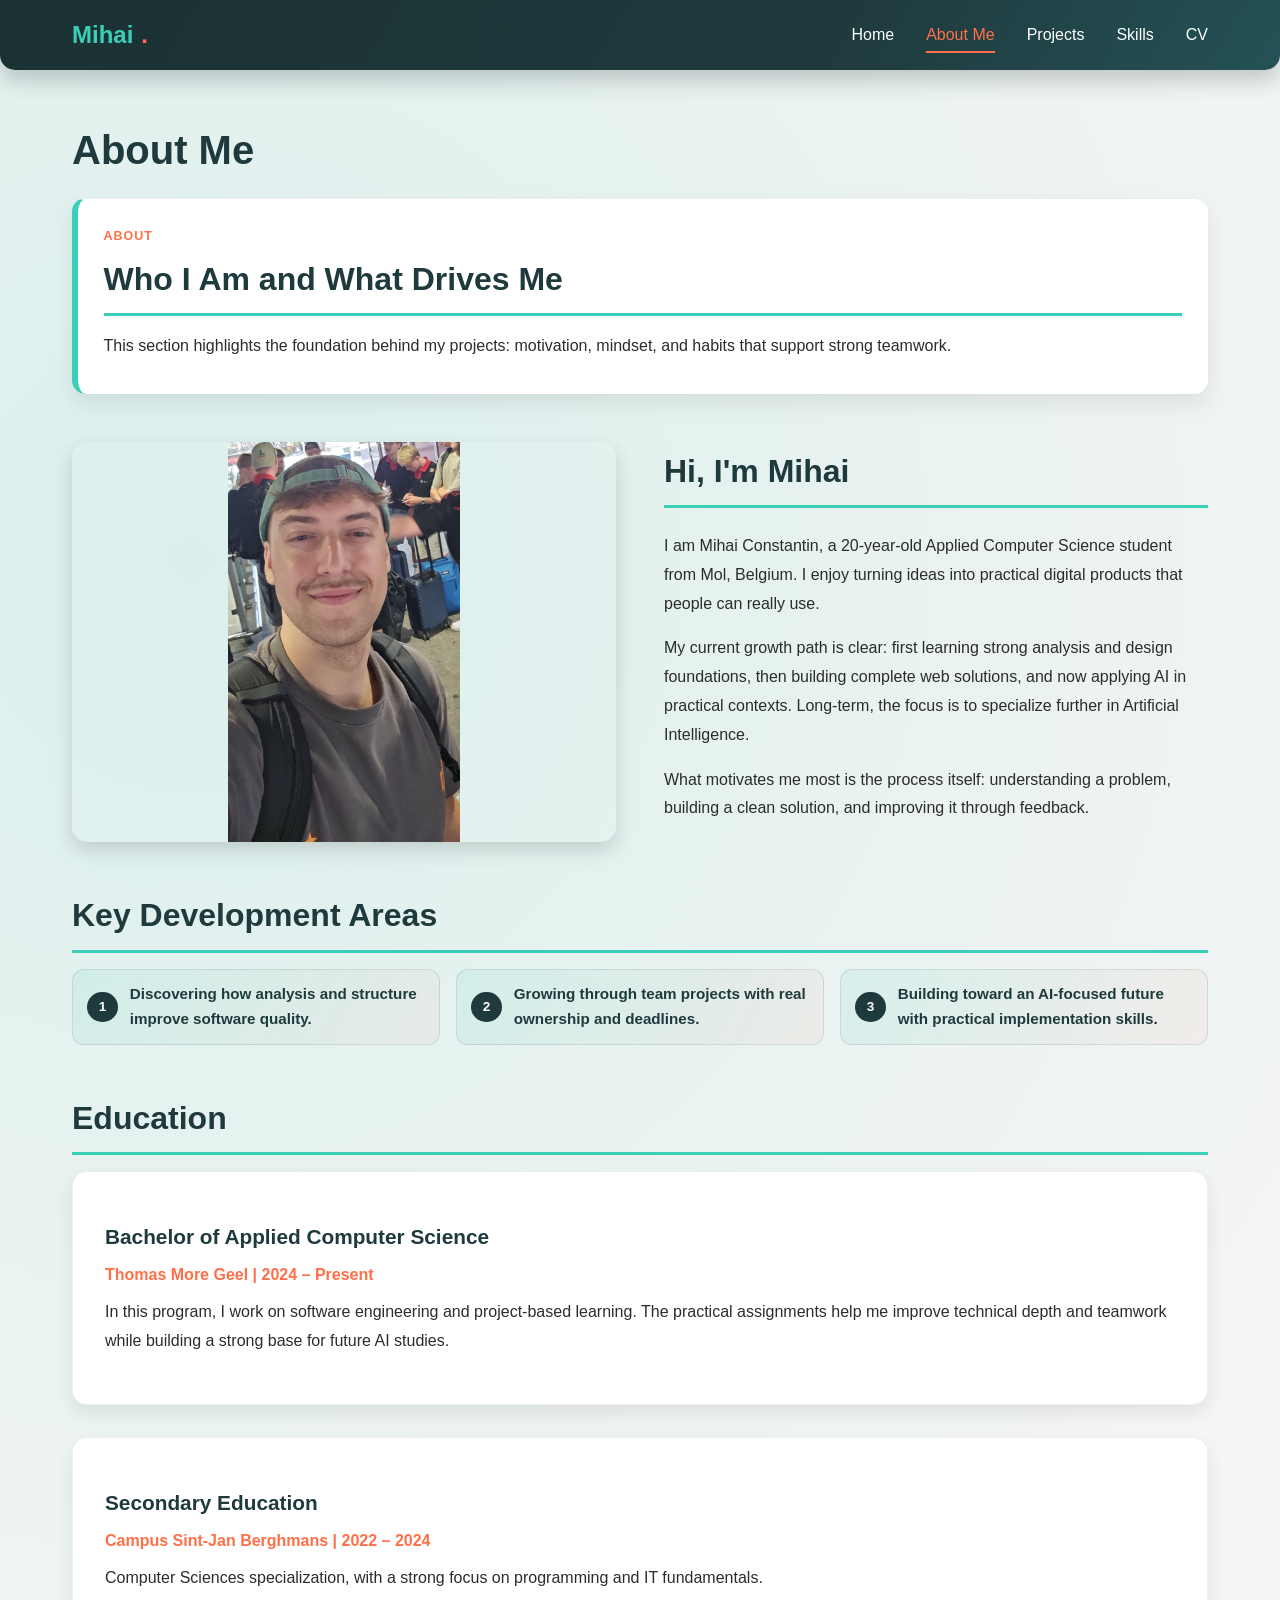
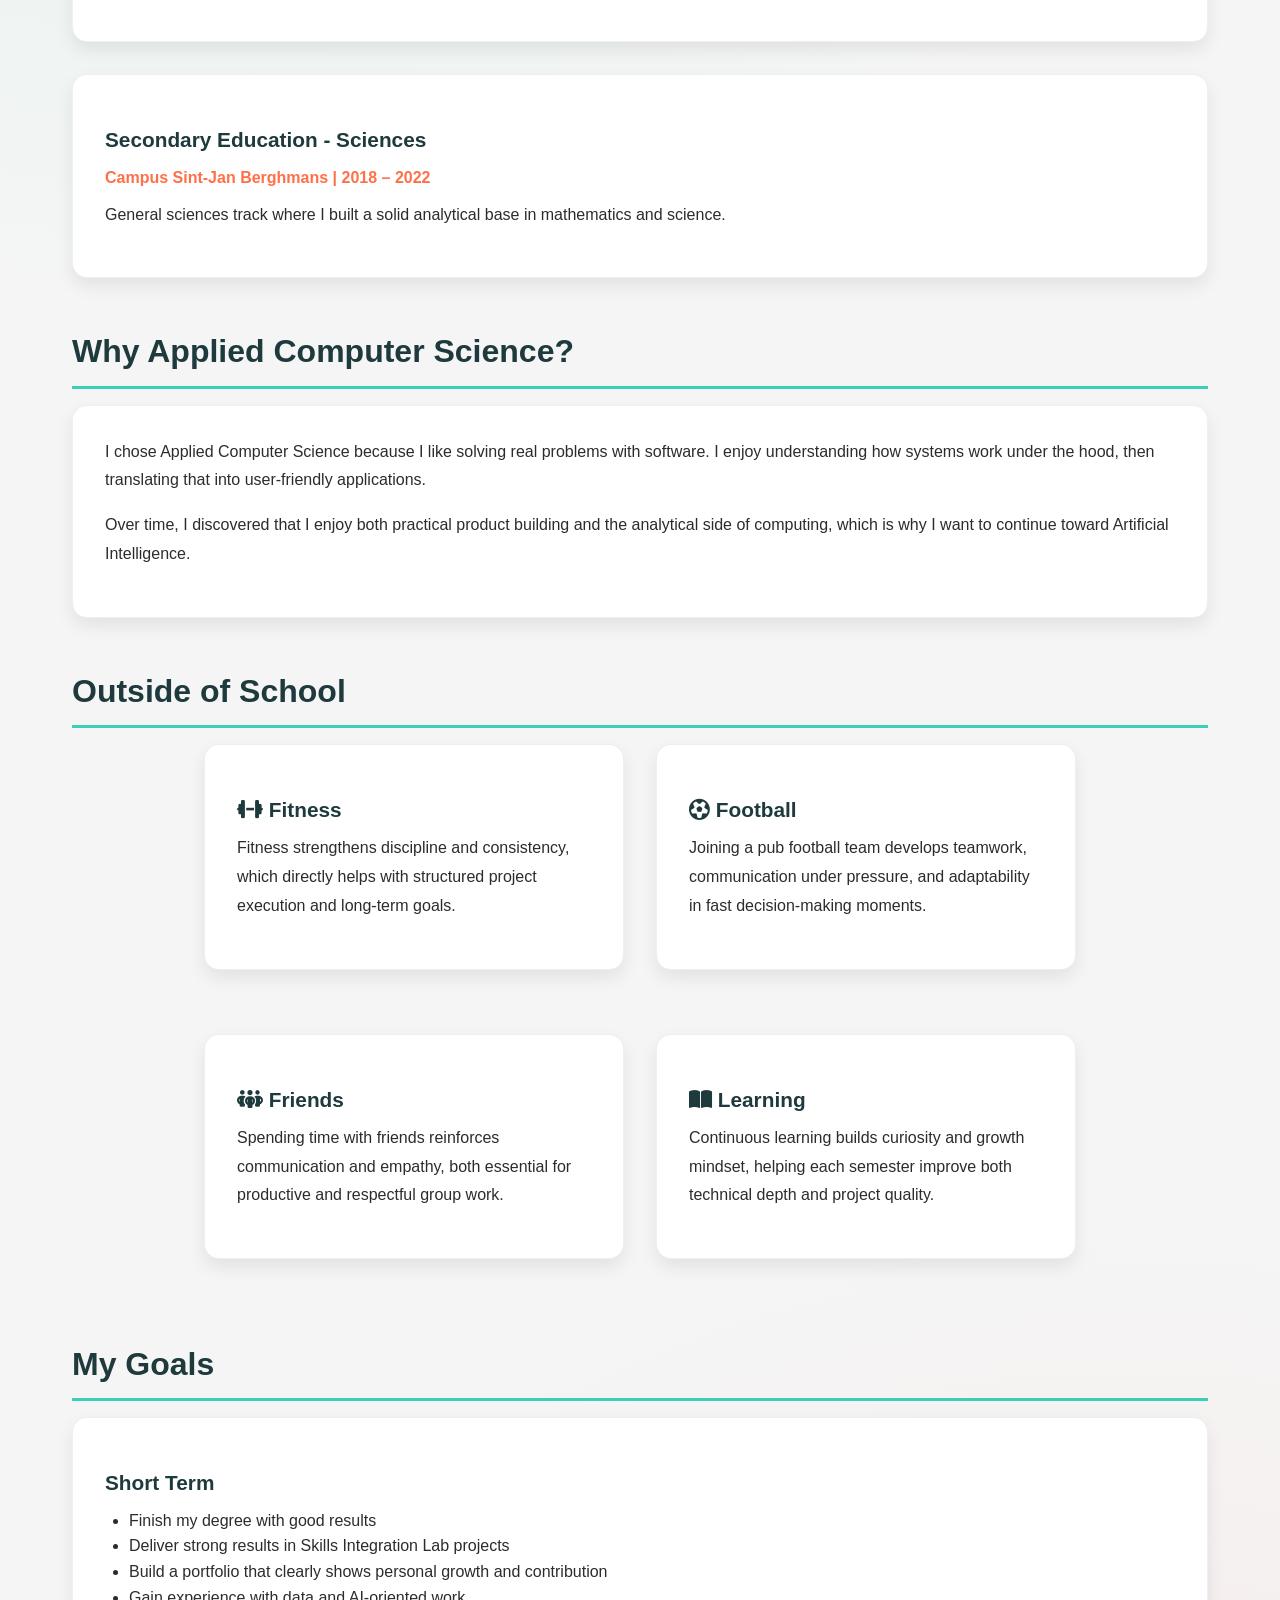
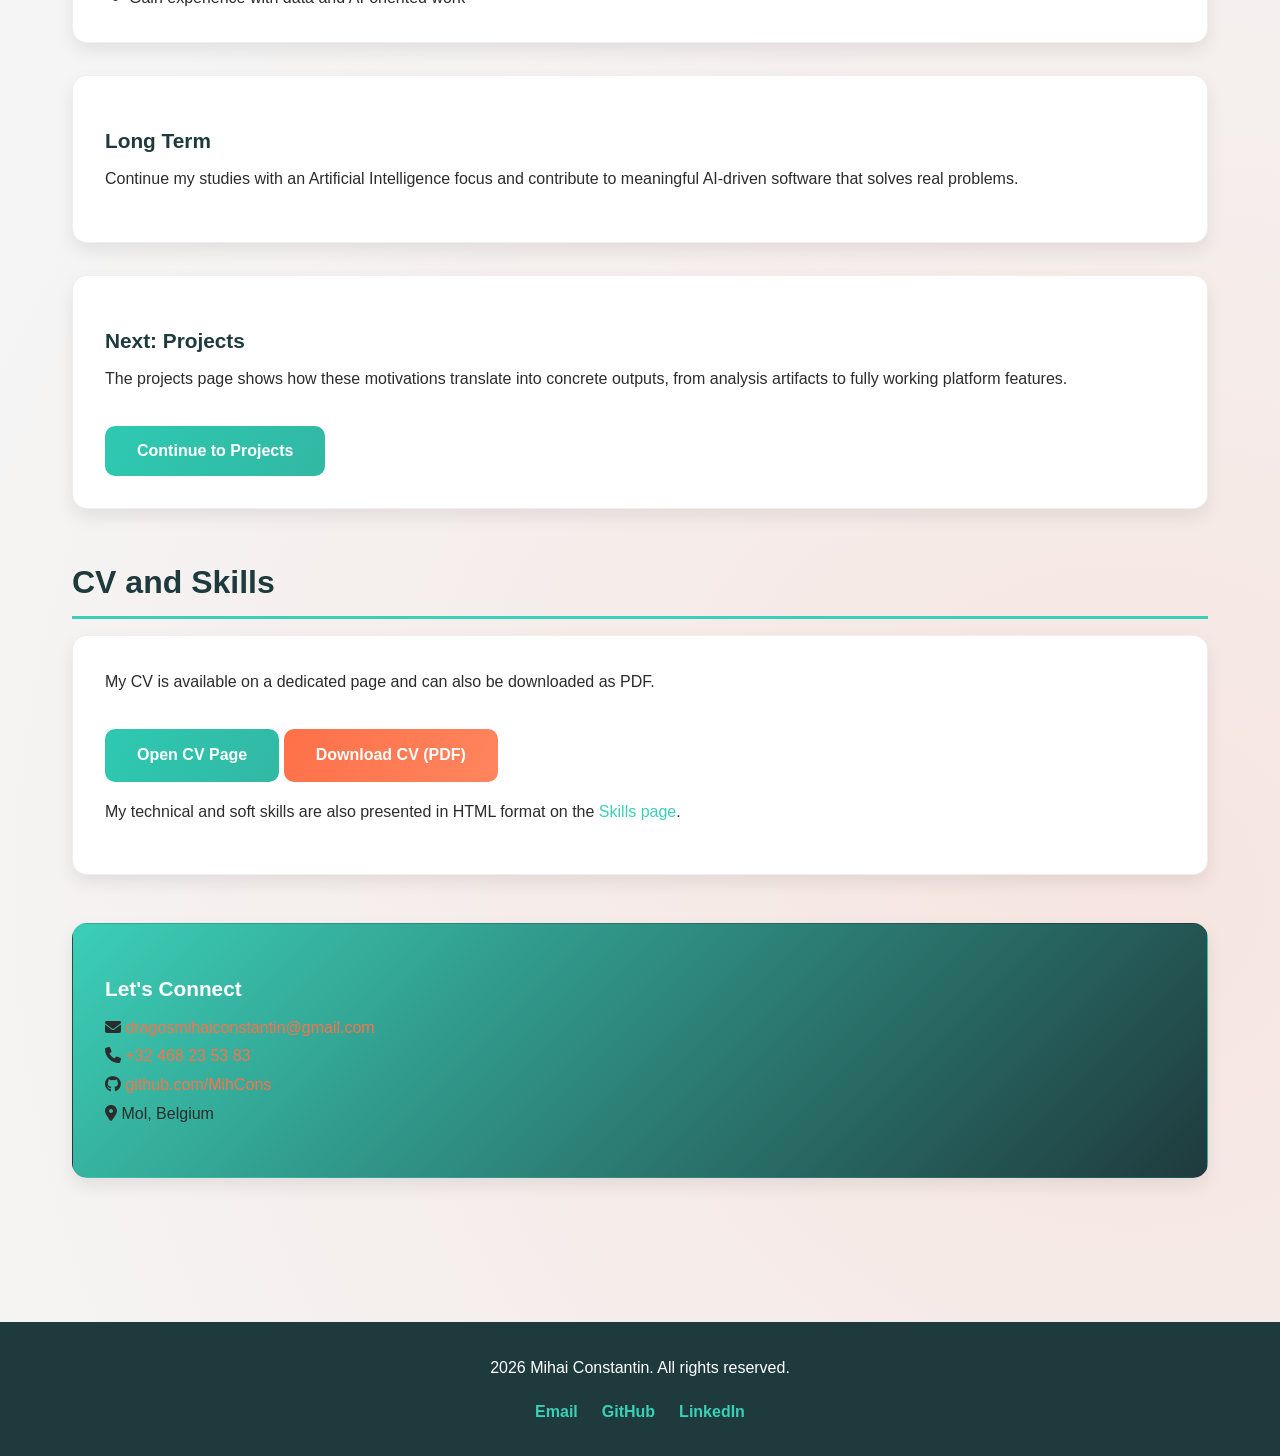
==== commit 10c0f499: "Adjust profile photo to show full image Co-authored-by: MihCons <181713551+MihCons@users.noreply.git" ====
--- a/pages/about.html
+++ b/pages/about.html
@@ -37,7 +37,7 @@
 
       <section class="about-content">
         <div class="about-image">
-          <img src="../assets/images/profile.jpg" alt="Portrait of Mihai Constantin" style="width: 100%; height: 400px; object-fit: cover; object-position: center top;" />
+          <img src="../assets/images/profile.jpg" alt="Portrait of Mihai Constantin" style="width: 100%; height: 400px; object-fit: contain; object-position: center;" />
         </div>
         <div class="about-text">
           <h2>Hi, I'm Mihai</h2>
